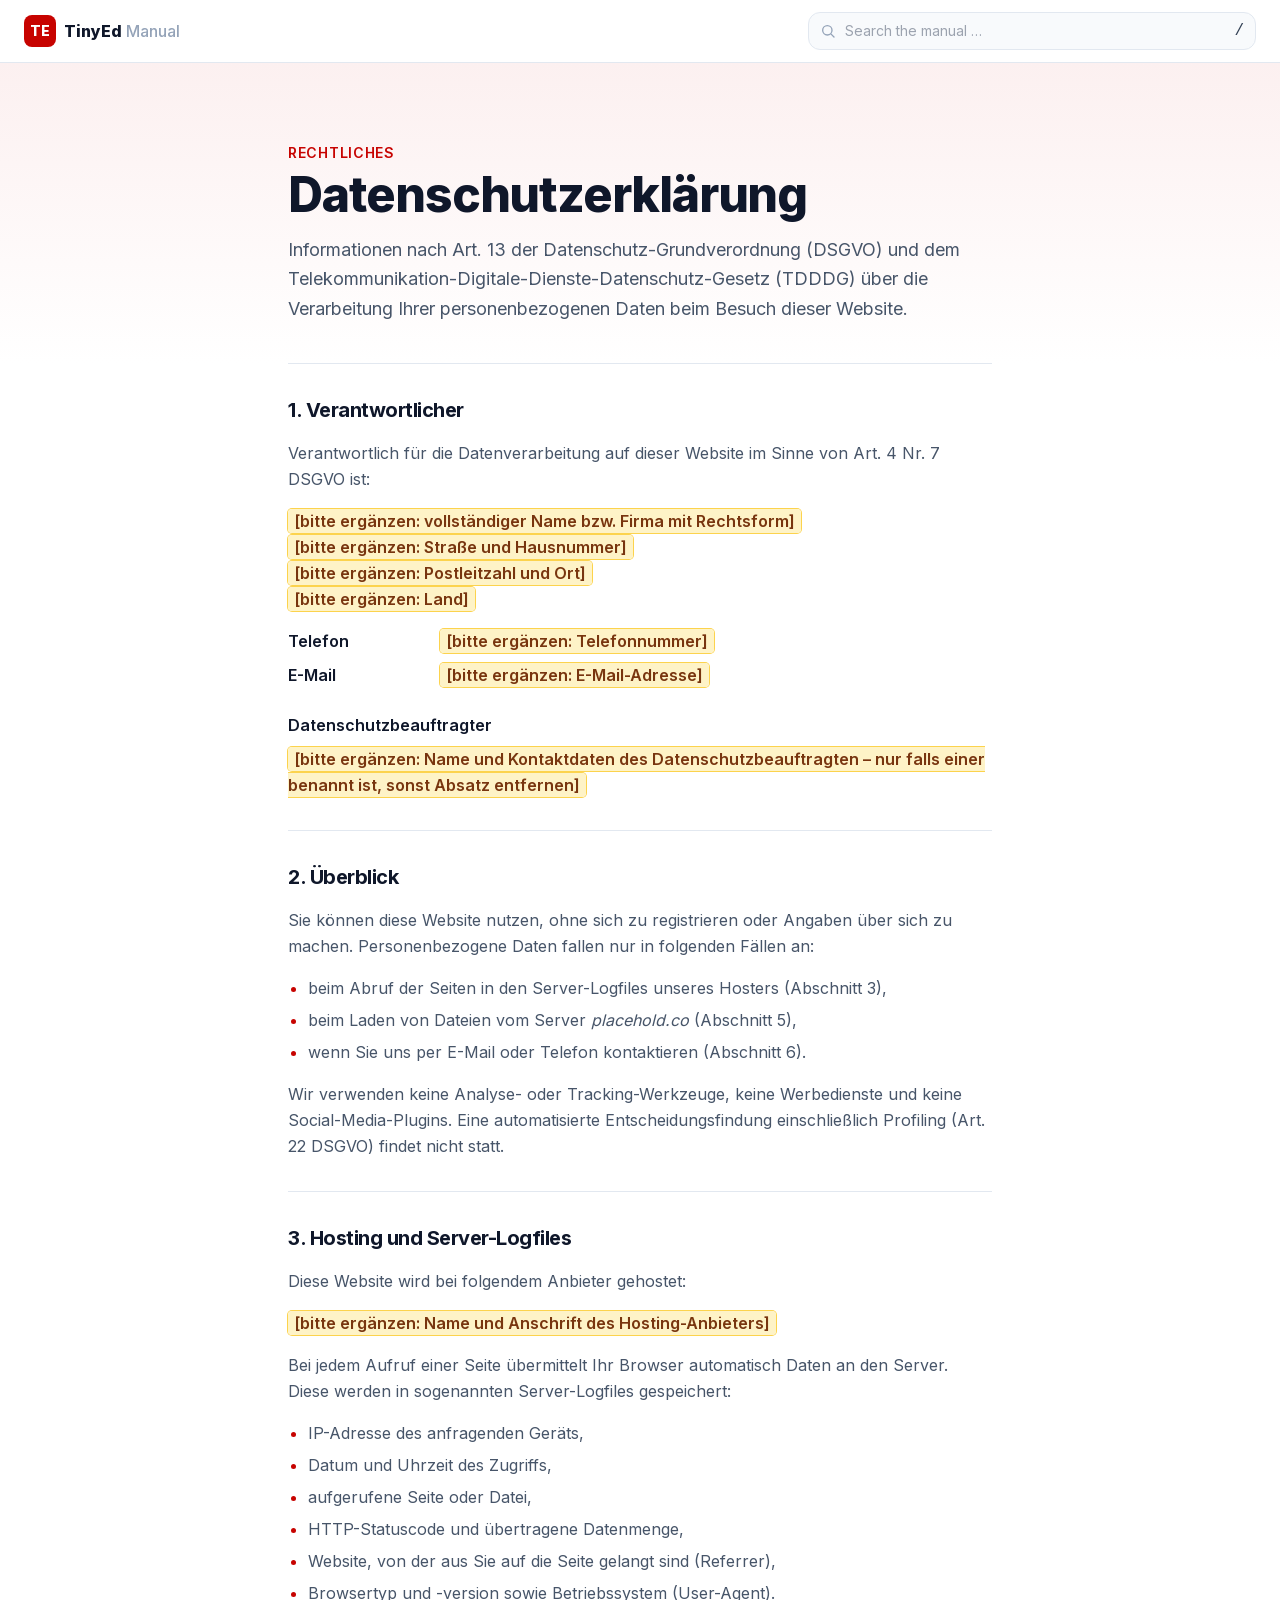
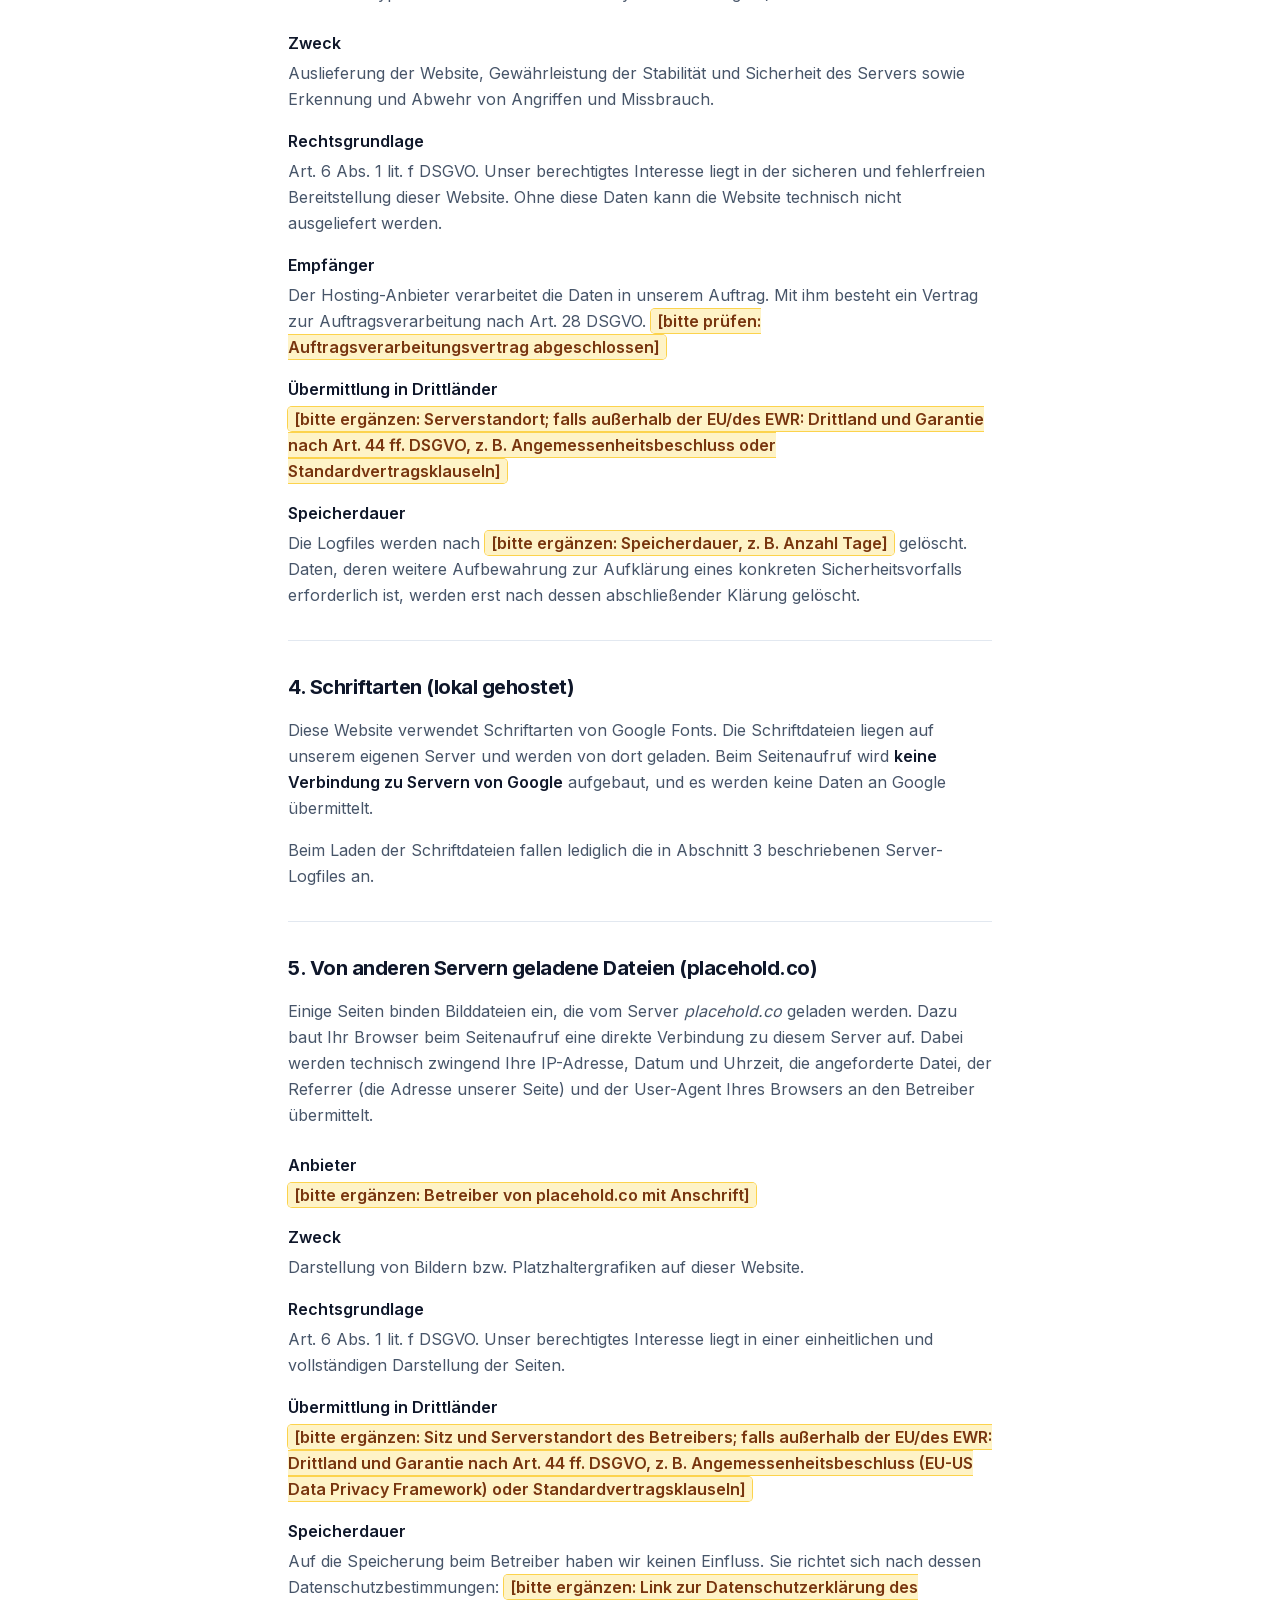
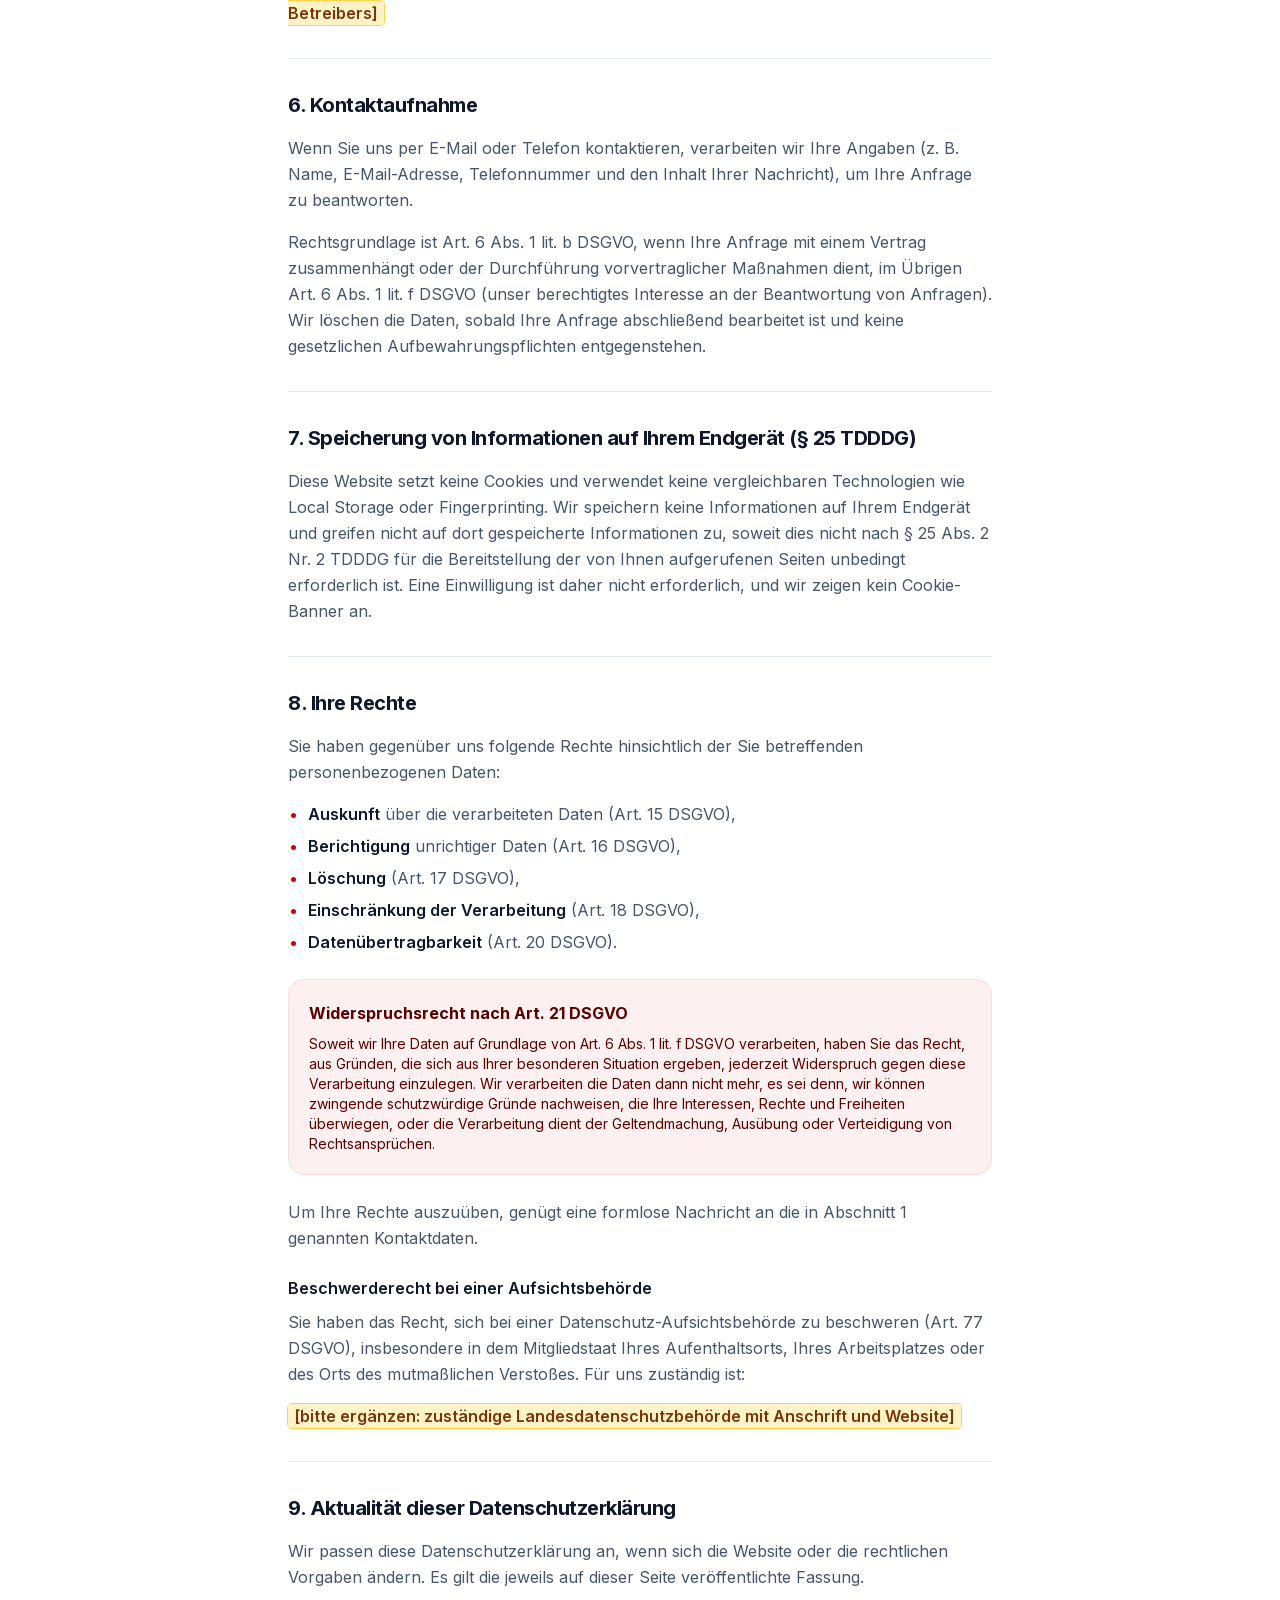
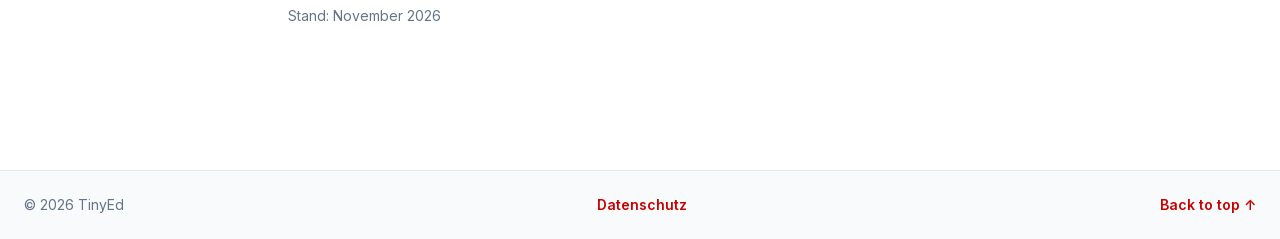
==== help/datenschutz.html @ 520b12d4 "Help: Web-Dokumentation (index, Impressum, Datenschutz)" ====
<!doctype html>
<html lang="de" class="scroll-smooth">
<head>
  <meta charset="utf-8">
  <meta name="viewport" content="width=device-width, initial-scale=1">
  <title>Datenschutzerklärung – TinyEd</title>
  <meta name="description" content="Datenschutzerklärung nach Art. 13 DSGVO und TDDDG: Verantwortlicher, Server-Logfiles, lokal gehostete Schriften, extern geladene Dateien, Speicherdauer und Ihre Rechte.">
  <meta name="robots" content="noindex, follow">
  <link rel="stylesheet" href="assets/css/tailwind.css">
  <link href="assets/css/fonts.css" rel="stylesheet">
</head>
<body class="bg-white font-sans text-slate-700 antialiased">

  <!-- Header -->
  <header id="header" class="sticky top-0 z-40 border-b border-slate-200 bg-white/90 backdrop-blur">
    <div id="header-inner" class="mx-auto flex max-w-7xl items-center gap-4 px-4 py-3 sm:px-6">
      <a id="header-logo" href="#" class="flex shrink-0 items-center gap-2 font-extrabold text-slate-900">
        <span id="header-logo-mark" class="flex h-8 w-8 items-center justify-center rounded-lg bg-brand-600 text-sm text-white">TE</span>
        <span id="header-logo-text" class="hidden sm:inline">TinyEd <span class="font-medium text-slate-400">Manual</span></span>
      </a>
      <div id="header-search" class="relative ml-auto w-full max-w-md">
        <svg class="pointer-events-none absolute left-3 top-1/2 h-4 w-4 -translate-y-1/2 text-slate-400" fill="none" viewBox="0 0 24 24" stroke="currentColor" stroke-width="2" aria-hidden="true"><circle cx="11" cy="11" r="7"/><path stroke-linecap="round" d="M21 21l-4.35-4.35"/></svg>
        <input id="header-search-input" type="search" autocomplete="off" placeholder="Search the manual …" aria-label="Search the manual"
               class="w-full rounded-xl border border-slate-200 bg-slate-50 py-2 pl-9 pr-16 text-sm outline-none transition focus:border-brand-500 focus:bg-white focus:ring-4 focus:ring-brand-100">
        <span id="header-search-count" class="absolute right-11 top-1/2 -translate-y-1/2 text-xs font-semibold text-brand-600"></span>
        <kbd id="header-search-kbd" class="absolute right-3 top-1/2 -translate-y-1/2">/</kbd>
      </div>
    </div>
  </header>

  <main id="privacy">
    <section id="privacy-hero" class="bg-gradient-to-b from-brand-50 to-white">
      <div id="privacy-hero-block" class="mx-auto max-w-3xl px-4 pb-10 pt-16 sm:px-6 lg:px-8 lg:pt-20">
        <p id="privacy-eyebrow" class="text-sm font-semibold uppercase tracking-wider text-brand-600">Rechtliches</p>
        <h1 id="privacy-headline" class="mt-2 text-4xl font-extrabold tracking-tight text-slate-900 sm:text-5xl">Datenschutzerklärung</h1>
        <p id="privacy-intro" class="mt-4 text-lg leading-relaxed text-slate-600">Informationen nach Art. 13 der Datenschutz-Grundverordnung (DSGVO) und dem Telekommunikation-Digitale-Dienste-Datenschutz-Gesetz (TDDDG) über die Verarbeitung Ihrer personenbezogenen Daten beim Besuch dieser Website.</p>
      </div>
    </section>

    <div id="privacy-content" class="mx-auto max-w-3xl px-4 pb-20 leading-relaxed text-slate-600 sm:px-6 lg:px-8 lg:pb-28">

      <!-- Verantwortlicher -->
      <section id="privacy-controller" class="border-t border-slate-200 py-8">
        <h2 id="privacy-controller-title" class="text-xl font-bold tracking-tight text-slate-900">1. Verantwortlicher</h2>
        <p id="privacy-controller-text" class="mt-4">Verantwortlich für die Datenverarbeitung auf dieser Website im Sinne von Art. 4 Nr. 7 DSGVO ist:</p>
        <address id="privacy-controller-address" class="mt-4 not-italic">
          <span class="rounded bg-amber-100 px-1.5 py-0.5 font-semibold text-amber-900 ring-1 ring-amber-300">[bitte ergänzen: vollständiger Name bzw. Firma mit Rechtsform]</span><br>
          <span class="rounded bg-amber-100 px-1.5 py-0.5 font-semibold text-amber-900 ring-1 ring-amber-300">[bitte ergänzen: Straße und Hausnummer]</span><br>
          <span class="rounded bg-amber-100 px-1.5 py-0.5 font-semibold text-amber-900 ring-1 ring-amber-300">[bitte ergänzen: Postleitzahl und Ort]</span><br>
          <span class="rounded bg-amber-100 px-1.5 py-0.5 font-semibold text-amber-900 ring-1 ring-amber-300">[bitte ergänzen: Land]</span>
        </address>
        <dl id="privacy-controller-contact" class="mt-4 grid gap-x-6 gap-y-2 sm:grid-cols-[8rem_1fr]">
          <dt class="font-semibold text-slate-900">Telefon</dt>
          <dd><span class="rounded bg-amber-100 px-1.5 py-0.5 font-semibold text-amber-900 ring-1 ring-amber-300">[bitte ergänzen: Telefonnummer]</span></dd>
          <dt class="font-semibold text-slate-900">E-Mail</dt>
          <dd><span class="rounded bg-amber-100 px-1.5 py-0.5 font-semibold text-amber-900 ring-1 ring-amber-300">[bitte ergänzen: E-Mail-Adresse]</span></dd>
        </dl>
        <h3 id="privacy-controller-title-2" class="mt-6 font-semibold text-slate-900">Datenschutzbeauftragter</h3>
        <p id="privacy-controller-text-2" class="mt-2"><span class="rounded bg-amber-100 px-1.5 py-0.5 font-semibold text-amber-900 ring-1 ring-amber-300">[bitte ergänzen: Name und Kontaktdaten des Datenschutzbeauftragten – nur falls einer benannt ist, sonst Absatz entfernen]</span></p>
      </section>

      <!-- Überblick -->
      <section id="privacy-overview" class="border-t border-slate-200 py-8">
        <h2 id="privacy-overview-title" class="text-xl font-bold tracking-tight text-slate-900">2. Überblick</h2>
        <p id="privacy-overview-text" class="mt-4">Sie können diese Website nutzen, ohne sich zu registrieren oder Angaben über sich zu machen. Personenbezogene Daten fallen nur in folgenden Fällen an:</p>
        <ul id="privacy-overview-list" class="mt-4 list-disc space-y-1.5 pl-5 marker:text-brand-600">
          <li>beim Abruf der Seiten in den Server-Logfiles unseres Hosters (Abschnitt 3),</li>
          <li>beim Laden von Dateien vom Server <em>placehold.co</em> (Abschnitt 5),</li>
          <li>wenn Sie uns per E-Mail oder Telefon kontaktieren (Abschnitt 6).</li>
        </ul>
        <p id="privacy-overview-text-2" class="mt-4">Wir verwenden keine Analyse- oder Tracking-Werkzeuge, keine Werbedienste und keine Social-Media-Plugins. Eine automatisierte Entscheidungsfindung einschließlich Profiling (Art. 22 DSGVO) findet nicht statt.</p>
      </section>

      <!-- Hosting und Server-Logfiles -->
      <section id="privacy-hosting" class="border-t border-slate-200 py-8">
        <h2 id="privacy-hosting-title" class="text-xl font-bold tracking-tight text-slate-900">3. Hosting und Server-Logfiles</h2>
        <p id="privacy-hosting-text" class="mt-4">Diese Website wird bei folgendem Anbieter gehostet:</p>
        <p id="privacy-hosting-provider" class="mt-4"><span class="rounded bg-amber-100 px-1.5 py-0.5 font-semibold text-amber-900 ring-1 ring-amber-300">[bitte ergänzen: Name und Anschrift des Hosting-Anbieters]</span></p>
        <p id="privacy-hosting-text-2" class="mt-4">Bei jedem Aufruf einer Seite übermittelt Ihr Browser automatisch Daten an den Server. Diese werden in sogenannten Server-Logfiles gespeichert:</p>
        <ul id="privacy-hosting-list" class="mt-4 list-disc space-y-1.5 pl-5 marker:text-brand-600">
          <li>IP-Adresse des anfragenden Geräts,</li>
          <li>Datum und Uhrzeit des Zugriffs,</li>
          <li>aufgerufene Seite oder Datei,</li>
          <li>HTTP-Statuscode und übertragene Datenmenge,</li>
          <li>Website, von der aus Sie auf die Seite gelangt sind (Referrer),</li>
          <li>Browsertyp und -version sowie Betriebssystem (User-Agent).</li>
        </ul>
        <dl id="privacy-hosting-details" class="mt-6 space-y-4">
          <div>
            <dt class="font-semibold text-slate-900">Zweck</dt>
            <dd class="mt-1">Auslieferung der Website, Gewährleistung der Stabilität und Sicherheit des Servers sowie Erkennung und Abwehr von Angriffen und Missbrauch.</dd>
          </div>
          <div>
            <dt class="font-semibold text-slate-900">Rechtsgrundlage</dt>
            <dd class="mt-1">Art. 6 Abs. 1 lit. f DSGVO. Unser berechtigtes Interesse liegt in der sicheren und fehlerfreien Bereitstellung dieser Website. Ohne diese Daten kann die Website technisch nicht ausgeliefert werden.</dd>
          </div>
          <div>
            <dt class="font-semibold text-slate-900">Empfänger</dt>
            <dd class="mt-1">Der Hosting-Anbieter verarbeitet die Daten in unserem Auftrag. Mit ihm besteht ein Vertrag zur Auftragsverarbeitung nach Art. 28 DSGVO. <span class="rounded bg-amber-100 px-1.5 py-0.5 font-semibold text-amber-900 ring-1 ring-amber-300">[bitte prüfen: Auftragsverarbeitungsvertrag abgeschlossen]</span></dd>
          </div>
          <div>
            <dt class="font-semibold text-slate-900">Übermittlung in Drittländer</dt>
            <dd class="mt-1"><span class="rounded bg-amber-100 px-1.5 py-0.5 font-semibold text-amber-900 ring-1 ring-amber-300">[bitte ergänzen: Serverstandort; falls außerhalb der EU/des EWR: Drittland und Garantie nach Art. 44 ff. DSGVO, z. B. Angemessenheitsbeschluss oder Standardvertragsklauseln]</span></dd>
          </div>
          <div>
            <dt class="font-semibold text-slate-900">Speicherdauer</dt>
            <dd class="mt-1">Die Logfiles werden nach <span class="rounded bg-amber-100 px-1.5 py-0.5 font-semibold text-amber-900 ring-1 ring-amber-300">[bitte ergänzen: Speicherdauer, z. B. Anzahl Tage]</span> gelöscht. Daten, deren weitere Aufbewahrung zur Aufklärung eines konkreten Sicherheitsvorfalls erforderlich ist, werden erst nach dessen abschließender Klärung gelöscht.</dd>
          </div>
        </dl>
      </section>

      <!-- Schriftarten -->
      <section id="privacy-fonts" class="border-t border-slate-200 py-8">
        <h2 id="privacy-fonts-title" class="text-xl font-bold tracking-tight text-slate-900">4. Schriftarten (lokal gehostet)</h2>
        <p id="privacy-fonts-text" class="mt-4">Diese Website verwendet Schriftarten von Google Fonts. Die Schriftdateien liegen auf unserem eigenen Server und werden von dort geladen. Beim Seitenaufruf wird <strong class="font-semibold text-slate-900">keine Verbindung zu Servern von Google</strong> aufgebaut, und es werden keine Daten an Google übermittelt.</p>
        <p id="privacy-fonts-text-2" class="mt-4">Beim Laden der Schriftdateien fallen lediglich die in Abschnitt 3 beschriebenen Server-Logfiles an.</p>
      </section>

      <!-- Externe Dateien -->
      <section id="privacy-external" class="border-t border-slate-200 py-8">
        <h2 id="privacy-external-title" class="text-xl font-bold tracking-tight text-slate-900">5. Von anderen Servern geladene Dateien (placehold.co)</h2>
        <p id="privacy-external-text" class="mt-4">Einige Seiten binden Bilddateien ein, die vom Server <em>placehold.co</em> geladen werden. Dazu baut Ihr Browser beim Seitenaufruf eine direkte Verbindung zu diesem Server auf. Dabei werden technisch zwingend Ihre IP-Adresse, Datum und Uhrzeit, die angeforderte Datei, der Referrer (die Adresse unserer Seite) und der User-Agent Ihres Browsers an den Betreiber übermittelt.</p>
        <dl id="privacy-external-details" class="mt-6 space-y-4">
          <div>
            <dt class="font-semibold text-slate-900">Anbieter</dt>
            <dd class="mt-1"><span class="rounded bg-amber-100 px-1.5 py-0.5 font-semibold text-amber-900 ring-1 ring-amber-300">[bitte ergänzen: Betreiber von placehold.co mit Anschrift]</span></dd>
          </div>
          <div>
            <dt class="font-semibold text-slate-900">Zweck</dt>
            <dd class="mt-1">Darstellung von Bildern bzw. Platzhaltergrafiken auf dieser Website.</dd>
          </div>
          <div>
            <dt class="font-semibold text-slate-900">Rechtsgrundlage</dt>
            <dd class="mt-1">Art. 6 Abs. 1 lit. f DSGVO. Unser berechtigtes Interesse liegt in einer einheitlichen und vollständigen Darstellung der Seiten.</dd>
          </div>
          <div>
            <dt class="font-semibold text-slate-900">Übermittlung in Drittländer</dt>
            <dd class="mt-1"><span class="rounded bg-amber-100 px-1.5 py-0.5 font-semibold text-amber-900 ring-1 ring-amber-300">[bitte ergänzen: Sitz und Serverstandort des Betreibers; falls außerhalb der EU/des EWR: Drittland und Garantie nach Art. 44 ff. DSGVO, z. B. Angemessenheitsbeschluss (EU-US Data Privacy Framework) oder Standardvertragsklauseln]</span></dd>
          </div>
          <div>
            <dt class="font-semibold text-slate-900">Speicherdauer</dt>
            <dd class="mt-1">Auf die Speicherung beim Betreiber haben wir keinen Einfluss. Sie richtet sich nach dessen Datenschutzbestimmungen: <span class="rounded bg-amber-100 px-1.5 py-0.5 font-semibold text-amber-900 ring-1 ring-amber-300">[bitte ergänzen: Link zur Datenschutzerklärung des Betreibers]</span></dd>
          </div>
        </dl>
      </section>

      <!-- Kontakt -->
      <section id="privacy-contact" class="border-t border-slate-200 py-8">
        <h2 id="privacy-contact-title" class="text-xl font-bold tracking-tight text-slate-900">6. Kontaktaufnahme</h2>
        <p id="privacy-contact-text" class="mt-4">Wenn Sie uns per E-Mail oder Telefon kontaktieren, verarbeiten wir Ihre Angaben (z. B. Name, E-Mail-Adresse, Telefonnummer und den Inhalt Ihrer Nachricht), um Ihre Anfrage zu beantworten.</p>
        <p id="privacy-contact-text-2" class="mt-4">Rechtsgrundlage ist Art. 6 Abs. 1 lit. b DSGVO, wenn Ihre Anfrage mit einem Vertrag zusammenhängt oder der Durchführung vorvertraglicher Maßnahmen dient, im Übrigen Art. 6 Abs. 1 lit. f DSGVO (unser berechtigtes Interesse an der Beantwortung von Anfragen). Wir löschen die Daten, sobald Ihre Anfrage abschließend bearbeitet ist und keine gesetzlichen Aufbewahrungspflichten entgegenstehen.</p>
      </section>

      <!-- TDDDG -->
      <section id="privacy-tdddg" class="border-t border-slate-200 py-8">
        <h2 id="privacy-tdddg-title" class="text-xl font-bold tracking-tight text-slate-900">7. Speicherung von Informationen auf Ihrem Endgerät (§ 25 TDDDG)</h2>
        <p id="privacy-tdddg-text" class="mt-4">Diese Website setzt keine Cookies und verwendet keine vergleichbaren Technologien wie Local Storage oder Fingerprinting. Wir speichern keine Informationen auf Ihrem Endgerät und greifen nicht auf dort gespeicherte Informationen zu, soweit dies nicht nach § 25 Abs. 2 Nr. 2 TDDDG für die Bereitstellung der von Ihnen aufgerufenen Seiten unbedingt erforderlich ist. Eine Einwilligung ist daher nicht erforderlich, und wir zeigen kein Cookie-Banner an.</p>
      </section>

      <!-- Rechte -->
      <section id="privacy-rights" class="border-t border-slate-200 py-8">
        <h2 id="privacy-rights-title" class="text-xl font-bold tracking-tight text-slate-900">8. Ihre Rechte</h2>
        <p id="privacy-rights-text" class="mt-4">Sie haben gegenüber uns folgende Rechte hinsichtlich der Sie betreffenden personenbezogenen Daten:</p>
        <ul id="privacy-rights-list" class="mt-4 list-disc space-y-1.5 pl-5 marker:text-brand-600">
          <li><strong class="font-semibold text-slate-900">Auskunft</strong> über die verarbeiteten Daten (Art. 15 DSGVO),</li>
          <li><strong class="font-semibold text-slate-900">Berichtigung</strong> unrichtiger Daten (Art. 16 DSGVO),</li>
          <li><strong class="font-semibold text-slate-900">Löschung</strong> (Art. 17 DSGVO),</li>
          <li><strong class="font-semibold text-slate-900">Einschränkung der Verarbeitung</strong> (Art. 18 DSGVO),</li>
          <li><strong class="font-semibold text-slate-900">Datenübertragbarkeit</strong> (Art. 20 DSGVO).</li>
        </ul>
        <div id="privacy-rights-objection" class="mt-6 rounded-2xl border border-brand-100 bg-brand-50 p-5 text-brand-900">
          <h3 id="privacy-rights-objection-title" class="font-bold">Widerspruchsrecht nach Art. 21 DSGVO</h3>
          <p id="privacy-rights-objection-text" class="mt-2 text-sm">Soweit wir Ihre Daten auf Grundlage von Art. 6 Abs. 1 lit. f DSGVO verarbeiten, haben Sie das Recht, aus Gründen, die sich aus Ihrer besonderen Situation ergeben, jederzeit Widerspruch gegen diese Verarbeitung einzulegen. Wir verarbeiten die Daten dann nicht mehr, es sei denn, wir können zwingende schutzwürdige Gründe nachweisen, die Ihre Interessen, Rechte und Freiheiten überwiegen, oder die Verarbeitung dient der Geltendmachung, Ausübung oder Verteidigung von Rechtsansprüchen.</p>
        </div>
        <p id="privacy-rights-text-2" class="mt-6">Um Ihre Rechte auszuüben, genügt eine formlose Nachricht an die in Abschnitt 1 genannten Kontaktdaten.</p>
        <h3 id="privacy-rights-title-2" class="mt-6 font-semibold text-slate-900">Beschwerderecht bei einer Aufsichtsbehörde</h3>
        <p id="privacy-rights-text-3" class="mt-2">Sie haben das Recht, sich bei einer Datenschutz-Aufsichtsbehörde zu beschweren (Art. 77 DSGVO), insbesondere in dem Mitgliedstaat Ihres Aufenthaltsorts, Ihres Arbeitsplatzes oder des Orts des mutmaßlichen Verstoßes. Für uns zuständig ist:</p>
        <p id="privacy-rights-authority" class="mt-4"><span class="rounded bg-amber-100 px-1.5 py-0.5 font-semibold text-amber-900 ring-1 ring-amber-300">[bitte ergänzen: zuständige Landesdatenschutzbehörde mit Anschrift und Website]</span></p>
      </section>

      <!-- Stand -->
      <section id="privacy-status" class="border-t border-slate-200 py-8">
        <h2 id="privacy-status-title" class="text-xl font-bold tracking-tight text-slate-900">9. Aktualität dieser Datenschutzerklärung</h2>
        <p id="privacy-status-text" class="mt-4">Wir passen diese Datenschutzerklärung an, wenn sich die Website oder die rechtlichen Vorgaben ändern. Es gilt die jeweils auf dieser Seite veröffentlichte Fassung.</p>
        <p id="privacy-status-date" class="mt-4 text-sm text-slate-500">Stand: November 2026</p>
      </section>

    </div>
  </main>

  <!-- Footer -->
  <footer id="footer" class="border-t border-slate-200 bg-slate-50">
    <div id="footer-inner" class="mx-auto flex max-w-7xl flex-wrap items-center justify-between gap-3 px-4 py-6 text-sm text-slate-500 sm:px-6">
      <p id="footer-copyright">© <span id="footer-year">2026</span> TinyEd</p>
      <a id="footer-privacy" href="datenschutz.html" aria-current="page" class="font-semibold text-brand-600 hover:underline">Datenschutz</a>
      <a id="footer-top" href="#" class="font-semibold text-brand-600 hover:underline">Back to top ↑</a>
    </div>
  </footer>

  <script>document.getElementById('footer-year').textContent = new Date().getFullYear();</script>
</body>
</html>
---- help/assets/css/fonts.css ----
/* cyrillic-ext */
@font-face {
  font-family: 'Inter';
  font-style: normal;
  font-weight: 400;
  font-display: swap;
  src: url(../fonts/inter-v20-UcC73FwrK3iLTeHuS_nVMrMxCp50SjIa2JL7W0Q5n-wU.woff2) format('woff2');
  unicode-range: U+0460-052F, U+1C80-1C8A, U+20B4, U+2DE0-2DFF, U+A640-A69F, U+FE2E-FE2F;
}
/* cyrillic */
@font-face {
  font-family: 'Inter';
  font-style: normal;
  font-weight: 400;
  font-display: swap;
  src: url(../fonts/inter-v20-UcC73FwrK3iLTeHuS_nVMrMxCp50SjIa0ZL7W0Q5n-wU.woff2) format('woff2');
  unicode-range: U+0301, U+0400-045F, U+0490-0491, U+04B0-04B1, U+2116;
}
/* greek-ext */
@font-face {
  font-family: 'Inter';
  font-style: normal;
  font-weight: 400;
  font-display: swap;
  src: url(../fonts/inter-v20-UcC73FwrK3iLTeHuS_nVMrMxCp50SjIa2ZL7W0Q5n-wU.woff2) format('woff2');
  unicode-range: U+1F00-1FFF;
}
/* greek */
@font-face {
  font-family: 'Inter';
  font-style: normal;
  font-weight: 400;
  font-display: swap;
  src: url(../fonts/inter-v20-UcC73FwrK3iLTeHuS_nVMrMxCp50SjIa1pL7W0Q5n-wU.woff2) format('woff2');
  unicode-range: U+0370-0377, U+037A-037F, U+0384-038A, U+038C, U+038E-03A1, U+03A3-03FF;
}
/* vietnamese */
@font-face {
  font-family: 'Inter';
  font-style: normal;
  font-weight: 400;
  font-display: swap;
  src: url(../fonts/inter-v20-UcC73FwrK3iLTeHuS_nVMrMxCp50SjIa2pL7W0Q5n-wU.woff2) format('woff2');
  unicode-range: U+0102-0103, U+0110-0111, U+0128-0129, U+0168-0169, U+01A0-01A1, U+01AF-01B0, U+0300-0301, U+0303-0304, U+0308-0309, U+0323, U+0329, U+1EA0-1EF9, U+20AB;
}
/* latin-ext */
@font-face {
  font-family: 'Inter';
  font-style: normal;
  font-weight: 400;
  font-display: swap;
  src: url(../fonts/inter-v20-UcC73FwrK3iLTeHuS_nVMrMxCp50SjIa25L7W0Q5n-wU.woff2) format('woff2');
  unicode-range: U+0100-02BA, U+02BD-02C5, U+02C7-02CC, U+02CE-02D7, U+02DD-02FF, U+0304, U+0308, U+0329, U+1D00-1DBF, U+1E00-1E9F, U+1EF2-1EFF, U+2020, U+20A0-20AB, U+20AD-20C4, U+2113, U+2C60-2C7F, U+A720-A7FF;
}
/* latin */
@font-face {
  font-family: 'Inter';
  font-style: normal;
  font-weight: 400;
  font-display: swap;
  src: url(../fonts/inter-v20-UcC73FwrK3iLTeHuS_nVMrMxCp50SjIa1ZL7W0Q5nw.woff2) format('woff2');
  unicode-range: U+0000-00FF, U+0131, U+0152-0153, U+02BB-02BC, U+02C6, U+02DA, U+02DC, U+0304, U+0308, U+0329, U+2000-206F, U+20AC, U+2122, U+2191, U+2193, U+2212, U+2215, U+FEFF, U+FFFD;
}
/* cyrillic-ext */
@font-face {
  font-family: 'Inter';
  font-style: normal;
  font-weight: 500;
  font-display: swap;
  src: url(../fonts/inter-v20-UcC73FwrK3iLTeHuS_nVMrMxCp50SjIa2JL7W0Q5n-wU.woff2) format('woff2');
  unicode-range: U+0460-052F, U+1C80-1C8A, U+20B4, U+2DE0-2DFF, U+A640-A69F, U+FE2E-FE2F;
}
/* cyrillic */
@font-face {
  font-family: 'Inter';
  font-style: normal;
  font-weight: 500;
  font-display: swap;
  src: url(../fonts/inter-v20-UcC73FwrK3iLTeHuS_nVMrMxCp50SjIa0ZL7W0Q5n-wU.woff2) format('woff2');
  unicode-range: U+0301, U+0400-045F, U+0490-0491, U+04B0-04B1, U+2116;
}
/* greek-ext */
@font-face {
  font-family: 'Inter';
  font-style: normal;
  font-weight: 500;
  font-display: swap;
  src: url(../fonts/inter-v20-UcC73FwrK3iLTeHuS_nVMrMxCp50SjIa2ZL7W0Q5n-wU.woff2) format('woff2');
  unicode-range: U+1F00-1FFF;
}
/* greek */
@font-face {
  font-family: 'Inter';
  font-style: normal;
  font-weight: 500;
  font-display: swap;
  src: url(../fonts/inter-v20-UcC73FwrK3iLTeHuS_nVMrMxCp50SjIa1pL7W0Q5n-wU.woff2) format('woff2');
  unicode-range: U+0370-0377, U+037A-037F, U+0384-038A, U+038C, U+038E-03A1, U+03A3-03FF;
}
/* vietnamese */
@font-face {
  font-family: 'Inter';
  font-style: normal;
  font-weight: 500;
  font-display: swap;
  src: url(../fonts/inter-v20-UcC73FwrK3iLTeHuS_nVMrMxCp50SjIa2pL7W0Q5n-wU.woff2) format('woff2');
  unicode-range: U+0102-0103, U+0110-0111, U+0128-0129, U+0168-0169, U+01A0-01A1, U+01AF-01B0, U+0300-0301, U+0303-0304, U+0308-0309, U+0323, U+0329, U+1EA0-1EF9, U+20AB;
}
/* latin-ext */
@font-face {
  font-family: 'Inter';
  font-style: normal;
  font-weight: 500;
  font-display: swap;
  src: url(../fonts/inter-v20-UcC73FwrK3iLTeHuS_nVMrMxCp50SjIa25L7W0Q5n-wU.woff2) format('woff2');
  unicode-range: U+0100-02BA, U+02BD-02C5, U+02C7-02CC, U+02CE-02D7, U+02DD-02FF, U+0304, U+0308, U+0329, U+1D00-1DBF, U+1E00-1E9F, U+1EF2-1EFF, U+2020, U+20A0-20AB, U+20AD-20C4, U+2113, U+2C60-2C7F, U+A720-A7FF;
}
/* latin */
@font-face {
  font-family: 'Inter';
  font-style: normal;
  font-weight: 500;
  font-display: swap;
  src: url(../fonts/inter-v20-UcC73FwrK3iLTeHuS_nVMrMxCp50SjIa1ZL7W0Q5nw.woff2) format('woff2');
  unicode-range: U+0000-00FF, U+0131, U+0152-0153, U+02BB-02BC, U+02C6, U+02DA, U+02DC, U+0304, U+0308, U+0329, U+2000-206F, U+20AC, U+2122, U+2191, U+2193, U+2212, U+2215, U+FEFF, U+FFFD;
}
/* cyrillic-ext */
@font-face {
  font-family: 'Inter';
  font-style: normal;
  font-weight: 600;
  font-display: swap;
  src: url(../fonts/inter-v20-UcC73FwrK3iLTeHuS_nVMrMxCp50SjIa2JL7W0Q5n-wU.woff2) format('woff2');
  unicode-range: U+0460-052F, U+1C80-1C8A, U+20B4, U+2DE0-2DFF, U+A640-A69F, U+FE2E-FE2F;
}
/* cyrillic */
@font-face {
  font-family: 'Inter';
  font-style: normal;
  font-weight: 600;
  font-display: swap;
  src: url(../fonts/inter-v20-UcC73FwrK3iLTeHuS_nVMrMxCp50SjIa0ZL7W0Q5n-wU.woff2) format('woff2');
  unicode-range: U+0301, U+0400-045F, U+0490-0491, U+04B0-04B1, U+2116;
}
/* greek-ext */
@font-face {
  font-family: 'Inter';
  font-style: normal;
  font-weight: 600;
  font-display: swap;
  src: url(../fonts/inter-v20-UcC73FwrK3iLTeHuS_nVMrMxCp50SjIa2ZL7W0Q5n-wU.woff2) format('woff2');
  unicode-range: U+1F00-1FFF;
}
/* greek */
@font-face {
  font-family: 'Inter';
  font-style: normal;
  font-weight: 600;
  font-display: swap;
  src: url(../fonts/inter-v20-UcC73FwrK3iLTeHuS_nVMrMxCp50SjIa1pL7W0Q5n-wU.woff2) format('woff2');
  unicode-range: U+0370-0377, U+037A-037F, U+0384-038A, U+038C, U+038E-03A1, U+03A3-03FF;
}
/* vietnamese */
@font-face {
  font-family: 'Inter';
  font-style: normal;
  font-weight: 600;
  font-display: swap;
  src: url(../fonts/inter-v20-UcC73FwrK3iLTeHuS_nVMrMxCp50SjIa2pL7W0Q5n-wU.woff2) format('woff2');
  unicode-range: U+0102-0103, U+0110-0111, U+0128-0129, U+0168-0169, U+01A0-01A1, U+01AF-01B0, U+0300-0301, U+0303-0304, U+0308-0309, U+0323, U+0329, U+1EA0-1EF9, U+20AB;
}
/* latin-ext */
@font-face {
  font-family: 'Inter';
  font-style: normal;
  font-weight: 600;
  font-display: swap;
  src: url(../fonts/inter-v20-UcC73FwrK3iLTeHuS_nVMrMxCp50SjIa25L7W0Q5n-wU.woff2) format('woff2');
  unicode-range: U+0100-02BA, U+02BD-02C5, U+02C7-02CC, U+02CE-02D7, U+02DD-02FF, U+0304, U+0308, U+0329, U+1D00-1DBF, U+1E00-1E9F, U+1EF2-1EFF, U+2020, U+20A0-20AB, U+20AD-20C4, U+2113, U+2C60-2C7F, U+A720-A7FF;
}
/* latin */
@font-face {
  font-family: 'Inter';
  font-style: normal;
  font-weight: 600;
  font-display: swap;
  src: url(../fonts/inter-v20-UcC73FwrK3iLTeHuS_nVMrMxCp50SjIa1ZL7W0Q5nw.woff2) format('woff2');
  unicode-range: U+0000-00FF, U+0131, U+0152-0153, U+02BB-02BC, U+02C6, U+02DA, U+02DC, U+0304, U+0308, U+0329, U+2000-206F, U+20AC, U+2122, U+2191, U+2193, U+2212, U+2215, U+FEFF, U+FFFD;
}
/* cyrillic-ext */
@font-face {
  font-family: 'Inter';
  font-style: normal;
  font-weight: 700;
  font-display: swap;
  src: url(../fonts/inter-v20-UcC73FwrK3iLTeHuS_nVMrMxCp50SjIa2JL7W0Q5n-wU.woff2) format('woff2');
  unicode-range: U+0460-052F, U+1C80-1C8A, U+20B4, U+2DE0-2DFF, U+A640-A69F, U+FE2E-FE2F;
}
/* cyrillic */
@font-face {
  font-family: 'Inter';
  font-style: normal;
  font-weight: 700;
  font-display: swap;
  src: url(../fonts/inter-v20-UcC73FwrK3iLTeHuS_nVMrMxCp50SjIa0ZL7W0Q5n-wU.woff2) format('woff2');
  unicode-range: U+0301, U+0400-045F, U+0490-0491, U+04B0-04B1, U+2116;
}
/* greek-ext */
@font-face {
  font-family: 'Inter';
  font-style: normal;
  font-weight: 700;
  font-display: swap;
  src: url(../fonts/inter-v20-UcC73FwrK3iLTeHuS_nVMrMxCp50SjIa2ZL7W0Q5n-wU.woff2) format('woff2');
  unicode-range: U+1F00-1FFF;
}
/* greek */
@font-face {
  font-family: 'Inter';
  font-style: normal;
  font-weight: 700;
  font-display: swap;
  src: url(../fonts/inter-v20-UcC73FwrK3iLTeHuS_nVMrMxCp50SjIa1pL7W0Q5n-wU.woff2) format('woff2');
  unicode-range: U+0370-0377, U+037A-037F, U+0384-038A, U+038C, U+038E-03A1, U+03A3-03FF;
}
/* vietnamese */
@font-face {
  font-family: 'Inter';
  font-style: normal;
  font-weight: 700;
  font-display: swap;
  src: url(../fonts/inter-v20-UcC73FwrK3iLTeHuS_nVMrMxCp50SjIa2pL7W0Q5n-wU.woff2) format('woff2');
  unicode-range: U+0102-0103, U+0110-0111, U+0128-0129, U+0168-0169, U+01A0-01A1, U+01AF-01B0, U+0300-0301, U+0303-0304, U+0308-0309, U+0323, U+0329, U+1EA0-1EF9, U+20AB;
}
/* latin-ext */
@font-face {
  font-family: 'Inter';
  font-style: normal;
  font-weight: 700;
  font-display: swap;
  src: url(../fonts/inter-v20-UcC73FwrK3iLTeHuS_nVMrMxCp50SjIa25L7W0Q5n-wU.woff2) format('woff2');
  unicode-range: U+0100-02BA, U+02BD-02C5, U+02C7-02CC, U+02CE-02D7, U+02DD-02FF, U+0304, U+0308, U+0329, U+1D00-1DBF, U+1E00-1E9F, U+1EF2-1EFF, U+2020, U+20A0-20AB, U+20AD-20C4, U+2113, U+2C60-2C7F, U+A720-A7FF;
}
/* latin */
@font-face {
  font-family: 'Inter';
  font-style: normal;
  font-weight: 700;
  font-display: swap;
  src: url(../fonts/inter-v20-UcC73FwrK3iLTeHuS_nVMrMxCp50SjIa1ZL7W0Q5nw.woff2) format('woff2');
  unicode-range: U+0000-00FF, U+0131, U+0152-0153, U+02BB-02BC, U+02C6, U+02DA, U+02DC, U+0304, U+0308, U+0329, U+2000-206F, U+20AC, U+2122, U+2191, U+2193, U+2212, U+2215, U+FEFF, U+FFFD;
}
/* cyrillic-ext */
@font-face {
  font-family: 'Inter';
  font-style: normal;
  font-weight: 800;
  font-display: swap;
  src: url(../fonts/inter-v20-UcC73FwrK3iLTeHuS_nVMrMxCp50SjIa2JL7W0Q5n-wU.woff2) format('woff2');
  unicode-range: U+0460-052F, U+1C80-1C8A, U+20B4, U+2DE0-2DFF, U+A640-A69F, U+FE2E-FE2F;
}
/* cyrillic */
@font-face {
  font-family: 'Inter';
  font-style: normal;
  font-weight: 800;
  font-display: swap;
  src: url(../fonts/inter-v20-UcC73FwrK3iLTeHuS_nVMrMxCp50SjIa0ZL7W0Q5n-wU.woff2) format('woff2');
  unicode-range: U+0301, U+0400-045F, U+0490-0491, U+04B0-04B1, U+2116;
}
/* greek-ext */
@font-face {
  font-family: 'Inter';
  font-style: normal;
  font-weight: 800;
  font-display: swap;
  src: url(../fonts/inter-v20-UcC73FwrK3iLTeHuS_nVMrMxCp50SjIa2ZL7W0Q5n-wU.woff2) format('woff2');
  unicode-range: U+1F00-1FFF;
}
/* greek */
@font-face {
  font-family: 'Inter';
  font-style: normal;
  font-weight: 800;
  font-display: swap;
  src: url(../fonts/inter-v20-UcC73FwrK3iLTeHuS_nVMrMxCp50SjIa1pL7W0Q5n-wU.woff2) format('woff2');
  unicode-range: U+0370-0377, U+037A-037F, U+0384-038A, U+038C, U+038E-03A1, U+03A3-03FF;
}
/* vietnamese */
@font-face {
  font-family: 'Inter';
  font-style: normal;
  font-weight: 800;
  font-display: swap;
  src: url(../fonts/inter-v20-UcC73FwrK3iLTeHuS_nVMrMxCp50SjIa2pL7W0Q5n-wU.woff2) format('woff2');
  unicode-range: U+0102-0103, U+0110-0111, U+0128-0129, U+0168-0169, U+01A0-01A1, U+01AF-01B0, U+0300-0301, U+0303-0304, U+0308-0309, U+0323, U+0329, U+1EA0-1EF9, U+20AB;
}
/* latin-ext */
@font-face {
  font-family: 'Inter';
  font-style: normal;
  font-weight: 800;
  font-display: swap;
  src: url(../fonts/inter-v20-UcC73FwrK3iLTeHuS_nVMrMxCp50SjIa25L7W0Q5n-wU.woff2) format('woff2');
  unicode-range: U+0100-02BA, U+02BD-02C5, U+02C7-02CC, U+02CE-02D7, U+02DD-02FF, U+0304, U+0308, U+0329, U+1D00-1DBF, U+1E00-1E9F, U+1EF2-1EFF, U+2020, U+20A0-20AB, U+20AD-20C4, U+2113, U+2C60-2C7F, U+A720-A7FF;
}
/* latin */
@font-face {
  font-family: 'Inter';
  font-style: normal;
  font-weight: 800;
  font-display: swap;
  src: url(../fonts/inter-v20-UcC73FwrK3iLTeHuS_nVMrMxCp50SjIa1ZL7W0Q5nw.woff2) format('woff2');
  unicode-range: U+0000-00FF, U+0131, U+0152-0153, U+02BB-02BC, U+02C6, U+02DA, U+02DC, U+0304, U+0308, U+0329, U+2000-206F, U+20AC, U+2122, U+2191, U+2193, U+2212, U+2215, U+FEFF, U+FFFD;
}
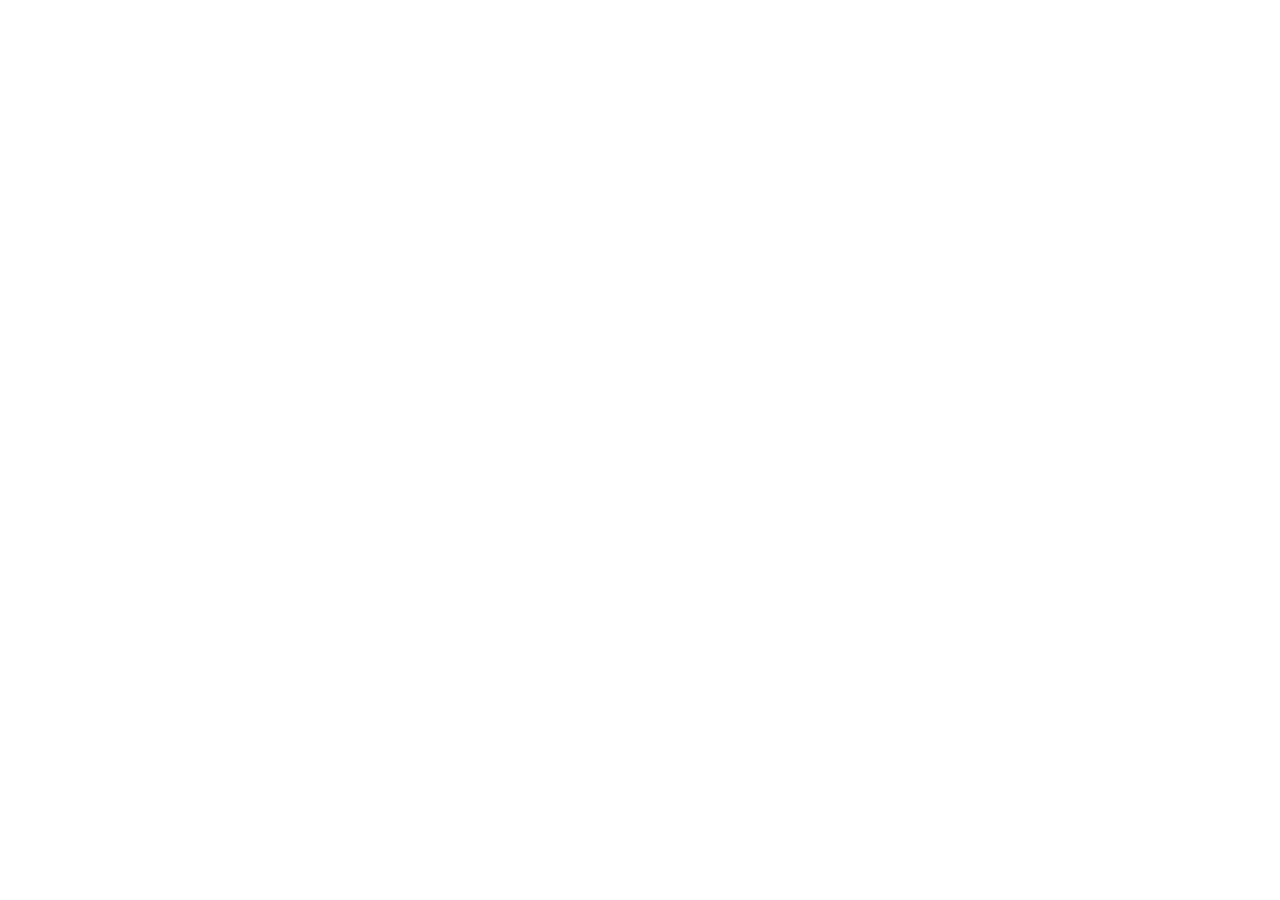
==== commit 051a58a8: "Fix: Online-Hilfe – Impressum und Datenschutz leiten auf tinyed.netlify.app weiter" ====
--- a/help/datenschutz.html
+++ b/help/datenschutz.html
@@ -1,202 +1,13 @@
-<!doctype html>
-<html lang="de" class="scroll-smooth">
+<!DOCTYPE html>
+<html lang="de">
 <head>
-  <meta charset="utf-8">
-  <meta name="viewport" content="width=device-width, initial-scale=1">
-  <title>Datenschutzerklärung – TinyEd</title>
-  <meta name="description" content="Datenschutzerklärung nach Art. 13 DSGVO und TDDDG: Verantwortlicher, Server-Logfiles, lokal gehostete Schriften, extern geladene Dateien, Speicherdauer und Ihre Rechte.">
-  <meta name="robots" content="noindex, follow">
-  <link rel="stylesheet" href="assets/css/tailwind.css">
-  <link href="assets/css/fonts.css" rel="stylesheet">
+    <meta charset="utf-8">
+    <title>Datenschutzerklärung – TinyEd</title>
+    <meta name="robots" content="noindex">
+    <link rel="canonical" href="https://tinyed.netlify.app/privacy.html">
+    <meta http-equiv="refresh" content="0; url=https://tinyed.netlify.app/privacy.html">
 </head>
-<body class="bg-white font-sans text-slate-700 antialiased">
-
-  <!-- Header -->
-  <header id="header" class="sticky top-0 z-40 border-b border-slate-200 bg-white/90 backdrop-blur">
-    <div id="header-inner" class="mx-auto flex max-w-7xl items-center gap-4 px-4 py-3 sm:px-6">
-      <a id="header-logo" href="#" class="flex shrink-0 items-center gap-2 font-extrabold text-slate-900">
-        <span id="header-logo-mark" class="flex h-8 w-8 items-center justify-center rounded-lg bg-brand-600 text-sm text-white">TE</span>
-        <span id="header-logo-text" class="hidden sm:inline">TinyEd <span class="font-medium text-slate-400">Manual</span></span>
-      </a>
-      <div id="header-search" class="relative ml-auto w-full max-w-md">
-        <svg class="pointer-events-none absolute left-3 top-1/2 h-4 w-4 -translate-y-1/2 text-slate-400" fill="none" viewBox="0 0 24 24" stroke="currentColor" stroke-width="2" aria-hidden="true"><circle cx="11" cy="11" r="7"/><path stroke-linecap="round" d="M21 21l-4.35-4.35"/></svg>
-        <input id="header-search-input" type="search" autocomplete="off" placeholder="Search the manual …" aria-label="Search the manual"
-               class="w-full rounded-xl border border-slate-200 bg-slate-50 py-2 pl-9 pr-16 text-sm outline-none transition focus:border-brand-500 focus:bg-white focus:ring-4 focus:ring-brand-100">
-        <span id="header-search-count" class="absolute right-11 top-1/2 -translate-y-1/2 text-xs font-semibold text-brand-600"></span>
-        <kbd id="header-search-kbd" class="absolute right-3 top-1/2 -translate-y-1/2">/</kbd>
-      </div>
-    </div>
-  </header>
-
-  <main id="privacy">
-    <section id="privacy-hero" class="bg-gradient-to-b from-brand-50 to-white">
-      <div id="privacy-hero-block" class="mx-auto max-w-3xl px-4 pb-10 pt-16 sm:px-6 lg:px-8 lg:pt-20">
-        <p id="privacy-eyebrow" class="text-sm font-semibold uppercase tracking-wider text-brand-600">Rechtliches</p>
-        <h1 id="privacy-headline" class="mt-2 text-4xl font-extrabold tracking-tight text-slate-900 sm:text-5xl">Datenschutzerklärung</h1>
-        <p id="privacy-intro" class="mt-4 text-lg leading-relaxed text-slate-600">Informationen nach Art. 13 der Datenschutz-Grundverordnung (DSGVO) und dem Telekommunikation-Digitale-Dienste-Datenschutz-Gesetz (TDDDG) über die Verarbeitung Ihrer personenbezogenen Daten beim Besuch dieser Website.</p>
-      </div>
-    </section>
-
-    <div id="privacy-content" class="mx-auto max-w-3xl px-4 pb-20 leading-relaxed text-slate-600 sm:px-6 lg:px-8 lg:pb-28">
-
-      <!-- Verantwortlicher -->
-      <section id="privacy-controller" class="border-t border-slate-200 py-8">
-        <h2 id="privacy-controller-title" class="text-xl font-bold tracking-tight text-slate-900">1. Verantwortlicher</h2>
-        <p id="privacy-controller-text" class="mt-4">Verantwortlich für die Datenverarbeitung auf dieser Website im Sinne von Art. 4 Nr. 7 DSGVO ist:</p>
-        <address id="privacy-controller-address" class="mt-4 not-italic">
-          <span class="rounded bg-amber-100 px-1.5 py-0.5 font-semibold text-amber-900 ring-1 ring-amber-300">[bitte ergänzen: vollständiger Name bzw. Firma mit Rechtsform]</span><br>
-          <span class="rounded bg-amber-100 px-1.5 py-0.5 font-semibold text-amber-900 ring-1 ring-amber-300">[bitte ergänzen: Straße und Hausnummer]</span><br>
-          <span class="rounded bg-amber-100 px-1.5 py-0.5 font-semibold text-amber-900 ring-1 ring-amber-300">[bitte ergänzen: Postleitzahl und Ort]</span><br>
-          <span class="rounded bg-amber-100 px-1.5 py-0.5 font-semibold text-amber-900 ring-1 ring-amber-300">[bitte ergänzen: Land]</span>
-        </address>
-        <dl id="privacy-controller-contact" class="mt-4 grid gap-x-6 gap-y-2 sm:grid-cols-[8rem_1fr]">
-          <dt class="font-semibold text-slate-900">Telefon</dt>
-          <dd><span class="rounded bg-amber-100 px-1.5 py-0.5 font-semibold text-amber-900 ring-1 ring-amber-300">[bitte ergänzen: Telefonnummer]</span></dd>
-          <dt class="font-semibold text-slate-900">E-Mail</dt>
-          <dd><span class="rounded bg-amber-100 px-1.5 py-0.5 font-semibold text-amber-900 ring-1 ring-amber-300">[bitte ergänzen: E-Mail-Adresse]</span></dd>
-        </dl>
-        <h3 id="privacy-controller-title-2" class="mt-6 font-semibold text-slate-900">Datenschutzbeauftragter</h3>
-        <p id="privacy-controller-text-2" class="mt-2"><span class="rounded bg-amber-100 px-1.5 py-0.5 font-semibold text-amber-900 ring-1 ring-amber-300">[bitte ergänzen: Name und Kontaktdaten des Datenschutzbeauftragten – nur falls einer benannt ist, sonst Absatz entfernen]</span></p>
-      </section>
-
-      <!-- Überblick -->
-      <section id="privacy-overview" class="border-t border-slate-200 py-8">
-        <h2 id="privacy-overview-title" class="text-xl font-bold tracking-tight text-slate-900">2. Überblick</h2>
-        <p id="privacy-overview-text" class="mt-4">Sie können diese Website nutzen, ohne sich zu registrieren oder Angaben über sich zu machen. Personenbezogene Daten fallen nur in folgenden Fällen an:</p>
-        <ul id="privacy-overview-list" class="mt-4 list-disc space-y-1.5 pl-5 marker:text-brand-600">
-          <li>beim Abruf der Seiten in den Server-Logfiles unseres Hosters (Abschnitt 3),</li>
-          <li>beim Laden von Dateien vom Server <em>placehold.co</em> (Abschnitt 5),</li>
-          <li>wenn Sie uns per E-Mail oder Telefon kontaktieren (Abschnitt 6).</li>
-        </ul>
-        <p id="privacy-overview-text-2" class="mt-4">Wir verwenden keine Analyse- oder Tracking-Werkzeuge, keine Werbedienste und keine Social-Media-Plugins. Eine automatisierte Entscheidungsfindung einschließlich Profiling (Art. 22 DSGVO) findet nicht statt.</p>
-      </section>
-
-      <!-- Hosting und Server-Logfiles -->
-      <section id="privacy-hosting" class="border-t border-slate-200 py-8">
-        <h2 id="privacy-hosting-title" class="text-xl font-bold tracking-tight text-slate-900">3. Hosting und Server-Logfiles</h2>
-        <p id="privacy-hosting-text" class="mt-4">Diese Website wird bei folgendem Anbieter gehostet:</p>
-        <p id="privacy-hosting-provider" class="mt-4"><span class="rounded bg-amber-100 px-1.5 py-0.5 font-semibold text-amber-900 ring-1 ring-amber-300">[bitte ergänzen: Name und Anschrift des Hosting-Anbieters]</span></p>
-        <p id="privacy-hosting-text-2" class="mt-4">Bei jedem Aufruf einer Seite übermittelt Ihr Browser automatisch Daten an den Server. Diese werden in sogenannten Server-Logfiles gespeichert:</p>
-        <ul id="privacy-hosting-list" class="mt-4 list-disc space-y-1.5 pl-5 marker:text-brand-600">
-          <li>IP-Adresse des anfragenden Geräts,</li>
-          <li>Datum und Uhrzeit des Zugriffs,</li>
-          <li>aufgerufene Seite oder Datei,</li>
-          <li>HTTP-Statuscode und übertragene Datenmenge,</li>
-          <li>Website, von der aus Sie auf die Seite gelangt sind (Referrer),</li>
-          <li>Browsertyp und -version sowie Betriebssystem (User-Agent).</li>
-        </ul>
-        <dl id="privacy-hosting-details" class="mt-6 space-y-4">
-          <div>
-            <dt class="font-semibold text-slate-900">Zweck</dt>
-            <dd class="mt-1">Auslieferung der Website, Gewährleistung der Stabilität und Sicherheit des Servers sowie Erkennung und Abwehr von Angriffen und Missbrauch.</dd>
-          </div>
-          <div>
-            <dt class="font-semibold text-slate-900">Rechtsgrundlage</dt>
-            <dd class="mt-1">Art. 6 Abs. 1 lit. f DSGVO. Unser berechtigtes Interesse liegt in der sicheren und fehlerfreien Bereitstellung dieser Website. Ohne diese Daten kann die Website technisch nicht ausgeliefert werden.</dd>
-          </div>
-          <div>
-            <dt class="font-semibold text-slate-900">Empfänger</dt>
-            <dd class="mt-1">Der Hosting-Anbieter verarbeitet die Daten in unserem Auftrag. Mit ihm besteht ein Vertrag zur Auftragsverarbeitung nach Art. 28 DSGVO. <span class="rounded bg-amber-100 px-1.5 py-0.5 font-semibold text-amber-900 ring-1 ring-amber-300">[bitte prüfen: Auftragsverarbeitungsvertrag abgeschlossen]</span></dd>
-          </div>
-          <div>
-            <dt class="font-semibold text-slate-900">Übermittlung in Drittländer</dt>
-            <dd class="mt-1"><span class="rounded bg-amber-100 px-1.5 py-0.5 font-semibold text-amber-900 ring-1 ring-amber-300">[bitte ergänzen: Serverstandort; falls außerhalb der EU/des EWR: Drittland und Garantie nach Art. 44 ff. DSGVO, z. B. Angemessenheitsbeschluss oder Standardvertragsklauseln]</span></dd>
-          </div>
-          <div>
-            <dt class="font-semibold text-slate-900">Speicherdauer</dt>
-            <dd class="mt-1">Die Logfiles werden nach <span class="rounded bg-amber-100 px-1.5 py-0.5 font-semibold text-amber-900 ring-1 ring-amber-300">[bitte ergänzen: Speicherdauer, z. B. Anzahl Tage]</span> gelöscht. Daten, deren weitere Aufbewahrung zur Aufklärung eines konkreten Sicherheitsvorfalls erforderlich ist, werden erst nach dessen abschließender Klärung gelöscht.</dd>
-          </div>
-        </dl>
-      </section>
-
-      <!-- Schriftarten -->
-      <section id="privacy-fonts" class="border-t border-slate-200 py-8">
-        <h2 id="privacy-fonts-title" class="text-xl font-bold tracking-tight text-slate-900">4. Schriftarten (lokal gehostet)</h2>
-        <p id="privacy-fonts-text" class="mt-4">Diese Website verwendet Schriftarten von Google Fonts. Die Schriftdateien liegen auf unserem eigenen Server und werden von dort geladen. Beim Seitenaufruf wird <strong class="font-semibold text-slate-900">keine Verbindung zu Servern von Google</strong> aufgebaut, und es werden keine Daten an Google übermittelt.</p>
-        <p id="privacy-fonts-text-2" class="mt-4">Beim Laden der Schriftdateien fallen lediglich die in Abschnitt 3 beschriebenen Server-Logfiles an.</p>
-      </section>
-
-      <!-- Externe Dateien -->
-      <section id="privacy-external" class="border-t border-slate-200 py-8">
-        <h2 id="privacy-external-title" class="text-xl font-bold tracking-tight text-slate-900">5. Von anderen Servern geladene Dateien (placehold.co)</h2>
-        <p id="privacy-external-text" class="mt-4">Einige Seiten binden Bilddateien ein, die vom Server <em>placehold.co</em> geladen werden. Dazu baut Ihr Browser beim Seitenaufruf eine direkte Verbindung zu diesem Server auf. Dabei werden technisch zwingend Ihre IP-Adresse, Datum und Uhrzeit, die angeforderte Datei, der Referrer (die Adresse unserer Seite) und der User-Agent Ihres Browsers an den Betreiber übermittelt.</p>
-        <dl id="privacy-external-details" class="mt-6 space-y-4">
-          <div>
-            <dt class="font-semibold text-slate-900">Anbieter</dt>
-            <dd class="mt-1"><span class="rounded bg-amber-100 px-1.5 py-0.5 font-semibold text-amber-900 ring-1 ring-amber-300">[bitte ergänzen: Betreiber von placehold.co mit Anschrift]</span></dd>
-          </div>
-          <div>
-            <dt class="font-semibold text-slate-900">Zweck</dt>
-            <dd class="mt-1">Darstellung von Bildern bzw. Platzhaltergrafiken auf dieser Website.</dd>
-          </div>
-          <div>
-            <dt class="font-semibold text-slate-900">Rechtsgrundlage</dt>
-            <dd class="mt-1">Art. 6 Abs. 1 lit. f DSGVO. Unser berechtigtes Interesse liegt in einer einheitlichen und vollständigen Darstellung der Seiten.</dd>
-          </div>
-          <div>
-            <dt class="font-semibold text-slate-900">Übermittlung in Drittländer</dt>
-            <dd class="mt-1"><span class="rounded bg-amber-100 px-1.5 py-0.5 font-semibold text-amber-900 ring-1 ring-amber-300">[bitte ergänzen: Sitz und Serverstandort des Betreibers; falls außerhalb der EU/des EWR: Drittland und Garantie nach Art. 44 ff. DSGVO, z. B. Angemessenheitsbeschluss (EU-US Data Privacy Framework) oder Standardvertragsklauseln]</span></dd>
-          </div>
-          <div>
-            <dt class="font-semibold text-slate-900">Speicherdauer</dt>
-            <dd class="mt-1">Auf die Speicherung beim Betreiber haben wir keinen Einfluss. Sie richtet sich nach dessen Datenschutzbestimmungen: <span class="rounded bg-amber-100 px-1.5 py-0.5 font-semibold text-amber-900 ring-1 ring-amber-300">[bitte ergänzen: Link zur Datenschutzerklärung des Betreibers]</span></dd>
-          </div>
-        </dl>
-      </section>
-
-      <!-- Kontakt -->
-      <section id="privacy-contact" class="border-t border-slate-200 py-8">
-        <h2 id="privacy-contact-title" class="text-xl font-bold tracking-tight text-slate-900">6. Kontaktaufnahme</h2>
-        <p id="privacy-contact-text" class="mt-4">Wenn Sie uns per E-Mail oder Telefon kontaktieren, verarbeiten wir Ihre Angaben (z. B. Name, E-Mail-Adresse, Telefonnummer und den Inhalt Ihrer Nachricht), um Ihre Anfrage zu beantworten.</p>
-        <p id="privacy-contact-text-2" class="mt-4">Rechtsgrundlage ist Art. 6 Abs. 1 lit. b DSGVO, wenn Ihre Anfrage mit einem Vertrag zusammenhängt oder der Durchführung vorvertraglicher Maßnahmen dient, im Übrigen Art. 6 Abs. 1 lit. f DSGVO (unser berechtigtes Interesse an der Beantwortung von Anfragen). Wir löschen die Daten, sobald Ihre Anfrage abschließend bearbeitet ist und keine gesetzlichen Aufbewahrungspflichten entgegenstehen.</p>
-      </section>
-
-      <!-- TDDDG -->
-      <section id="privacy-tdddg" class="border-t border-slate-200 py-8">
-        <h2 id="privacy-tdddg-title" class="text-xl font-bold tracking-tight text-slate-900">7. Speicherung von Informationen auf Ihrem Endgerät (§ 25 TDDDG)</h2>
-        <p id="privacy-tdddg-text" class="mt-4">Diese Website setzt keine Cookies und verwendet keine vergleichbaren Technologien wie Local Storage oder Fingerprinting. Wir speichern keine Informationen auf Ihrem Endgerät und greifen nicht auf dort gespeicherte Informationen zu, soweit dies nicht nach § 25 Abs. 2 Nr. 2 TDDDG für die Bereitstellung der von Ihnen aufgerufenen Seiten unbedingt erforderlich ist. Eine Einwilligung ist daher nicht erforderlich, und wir zeigen kein Cookie-Banner an.</p>
-      </section>
-
-      <!-- Rechte -->
-      <section id="privacy-rights" class="border-t border-slate-200 py-8">
-        <h2 id="privacy-rights-title" class="text-xl font-bold tracking-tight text-slate-900">8. Ihre Rechte</h2>
-        <p id="privacy-rights-text" class="mt-4">Sie haben gegenüber uns folgende Rechte hinsichtlich der Sie betreffenden personenbezogenen Daten:</p>
-        <ul id="privacy-rights-list" class="mt-4 list-disc space-y-1.5 pl-5 marker:text-brand-600">
-          <li><strong class="font-semibold text-slate-900">Auskunft</strong> über die verarbeiteten Daten (Art. 15 DSGVO),</li>
-          <li><strong class="font-semibold text-slate-900">Berichtigung</strong> unrichtiger Daten (Art. 16 DSGVO),</li>
-          <li><strong class="font-semibold text-slate-900">Löschung</strong> (Art. 17 DSGVO),</li>
-          <li><strong class="font-semibold text-slate-900">Einschränkung der Verarbeitung</strong> (Art. 18 DSGVO),</li>
-          <li><strong class="font-semibold text-slate-900">Datenübertragbarkeit</strong> (Art. 20 DSGVO).</li>
-        </ul>
-        <div id="privacy-rights-objection" class="mt-6 rounded-2xl border border-brand-100 bg-brand-50 p-5 text-brand-900">
-          <h3 id="privacy-rights-objection-title" class="font-bold">Widerspruchsrecht nach Art. 21 DSGVO</h3>
-          <p id="privacy-rights-objection-text" class="mt-2 text-sm">Soweit wir Ihre Daten auf Grundlage von Art. 6 Abs. 1 lit. f DSGVO verarbeiten, haben Sie das Recht, aus Gründen, die sich aus Ihrer besonderen Situation ergeben, jederzeit Widerspruch gegen diese Verarbeitung einzulegen. Wir verarbeiten die Daten dann nicht mehr, es sei denn, wir können zwingende schutzwürdige Gründe nachweisen, die Ihre Interessen, Rechte und Freiheiten überwiegen, oder die Verarbeitung dient der Geltendmachung, Ausübung oder Verteidigung von Rechtsansprüchen.</p>
-        </div>
-        <p id="privacy-rights-text-2" class="mt-6">Um Ihre Rechte auszuüben, genügt eine formlose Nachricht an die in Abschnitt 1 genannten Kontaktdaten.</p>
-        <h3 id="privacy-rights-title-2" class="mt-6 font-semibold text-slate-900">Beschwerderecht bei einer Aufsichtsbehörde</h3>
-        <p id="privacy-rights-text-3" class="mt-2">Sie haben das Recht, sich bei einer Datenschutz-Aufsichtsbehörde zu beschweren (Art. 77 DSGVO), insbesondere in dem Mitgliedstaat Ihres Aufenthaltsorts, Ihres Arbeitsplatzes oder des Orts des mutmaßlichen Verstoßes. Für uns zuständig ist:</p>
-        <p id="privacy-rights-authority" class="mt-4"><span class="rounded bg-amber-100 px-1.5 py-0.5 font-semibold text-amber-900 ring-1 ring-amber-300">[bitte ergänzen: zuständige Landesdatenschutzbehörde mit Anschrift und Website]</span></p>
-      </section>
-
-      <!-- Stand -->
-      <section id="privacy-status" class="border-t border-slate-200 py-8">
-        <h2 id="privacy-status-title" class="text-xl font-bold tracking-tight text-slate-900">9. Aktualität dieser Datenschutzerklärung</h2>
-        <p id="privacy-status-text" class="mt-4">Wir passen diese Datenschutzerklärung an, wenn sich die Website oder die rechtlichen Vorgaben ändern. Es gilt die jeweils auf dieser Seite veröffentlichte Fassung.</p>
-        <p id="privacy-status-date" class="mt-4 text-sm text-slate-500">Stand: November 2026</p>
-      </section>
-
-    </div>
-  </main>
-
-  <!-- Footer -->
-  <footer id="footer" class="border-t border-slate-200 bg-slate-50">
-    <div id="footer-inner" class="mx-auto flex max-w-7xl flex-wrap items-center justify-between gap-3 px-4 py-6 text-sm text-slate-500 sm:px-6">
-      <p id="footer-copyright">© <span id="footer-year">2026</span> TinyEd</p>
-      <a id="footer-privacy" href="datenschutz.html" aria-current="page" class="font-semibold text-brand-600 hover:underline">Datenschutz</a>
-      <a id="footer-top" href="#" class="font-semibold text-brand-600 hover:underline">Back to top ↑</a>
-    </div>
-  </footer>
-
-  <script>document.getElementById('footer-year').textContent = new Date().getFullYear();</script>
+<body>
+    <p>Weiter zur <a href="https://tinyed.netlify.app/privacy.html">Datenschutzerklärung</a>.</p>
 </body>
 </html>
